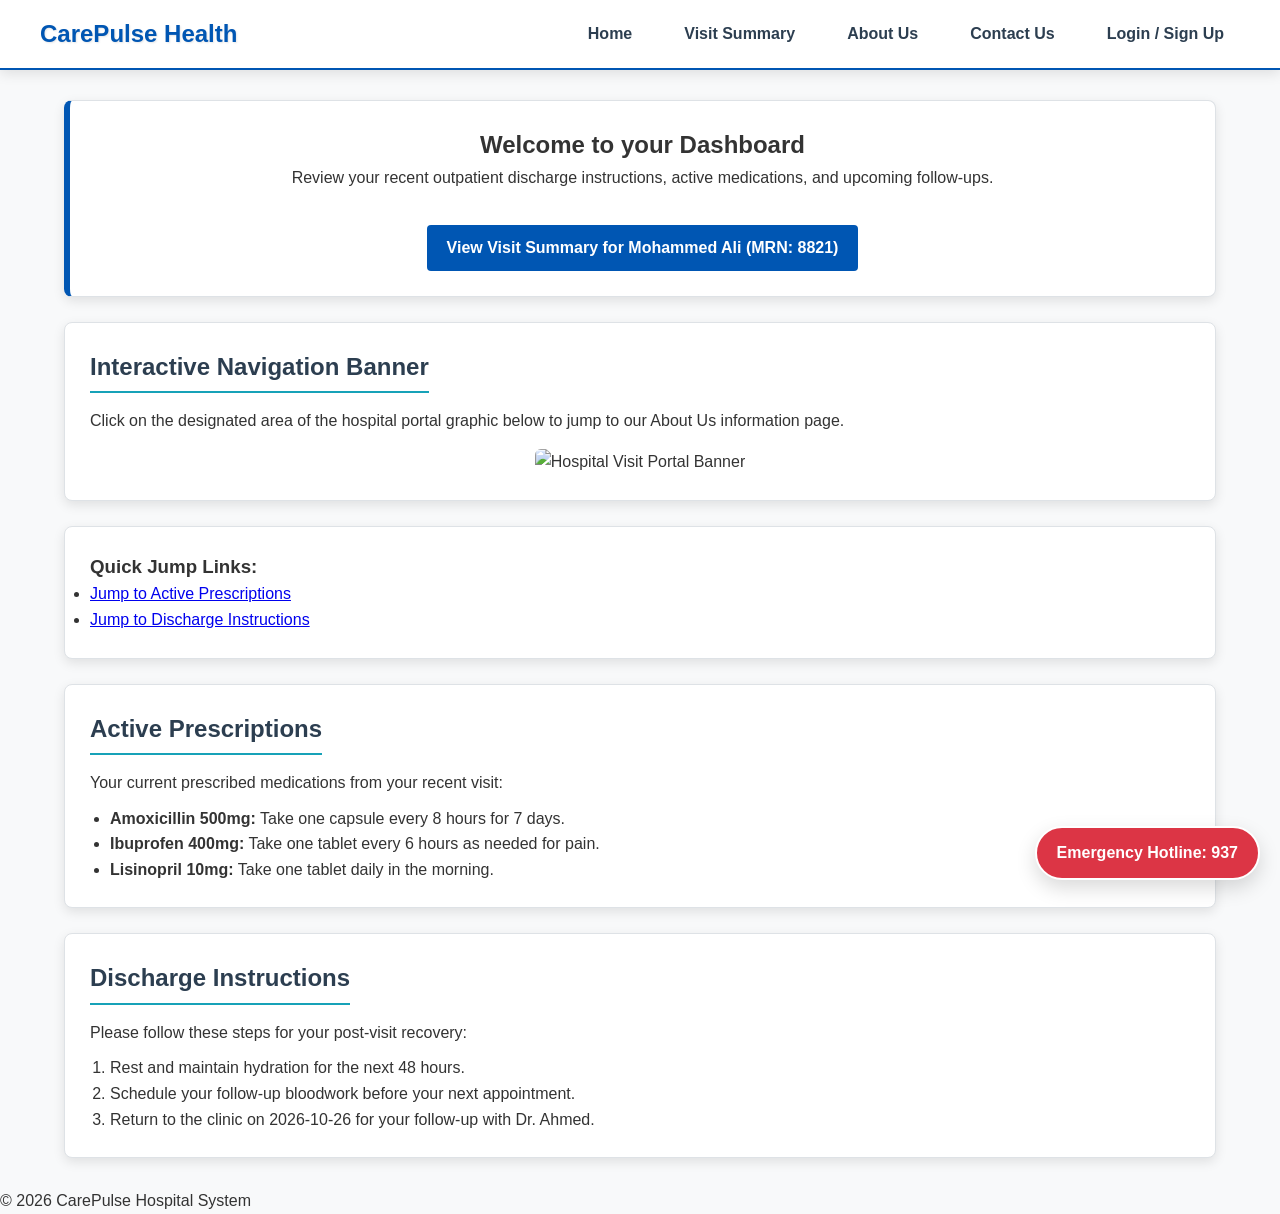
==== index.html @ c84d6962 "Add files via upload" ====
<!DOCTYPE html>
<html lang="en">

<head>
    <meta charset="UTF-8">
    <meta name="viewport" content="width=device-width, initial-scale=1.0">
    <title>CarePulse - Patient Dashboard</title>
    <link rel="stylesheet" href="styles.css">

    <style>
        .hero-banner {
            background-color: #ffffff;
            padding: 25px;
            border-radius: 8px;
            text-align: center;
            margin-bottom: 25px;
            border: 1px solid #dee2e6;
            border-left: 6px solid #0056b3;
            box-shadow: 0 4px 12px rgba(0, 0, 0, 0.1);
            color: #333;
        }

        .quick-nav-box {
            background-color: #ffffff;
            padding: 25px;
            border-radius: 8px;
            margin-bottom: 25px;
            border: 1px solid #dee2e6;
            box-shadow: 0 4px 12px rgba(0, 0, 0, 0.1);
            color: #333;
        }

        .hero-banner a.btn-submit {
            background-color: #0056b3;
            color: #ffffff;
            padding: 10px 20px;
            border-radius: 4px;
            text-decoration: none;
            display: inline-block;
            margin-top: 15px;
            font-weight: bold;
        }

        .hero-banner a.btn-submit:hover {
            background-color: #004085;
        }
    </style>
</head>

<body>

    <header>
        <div class="top-navbar">
            <div class="logo-text">CarePulse Health</div>
            <nav>
                <ul>
                    <li><a href="index.html">Home</a></li>
                    <li><a href="Summary.html">Visit Summary</a></li>
                    <li><a href="about.html">About Us</a></li>
                    <li><a href="contact.html">Contact Us</a></li>
                    <li><a href="SignUpPage.html">Login / Sign Up</a></li>
                </ul>
            </nav>
        </div>
    </header>

    <div class="emergency-badge">
        Emergency Hotline: 937
    </div>

    <main class="container">

        <section class="hero-banner">
            <h1>Welcome to your Dashboard</h1>
            <p>Review your recent outpatient discharge instructions, active medications, and upcoming follow-ups.</p>

            <div style="margin-top: 20px;">
                <a href="Summary.html" class="btn-submit">
                    View Visit Summary for <span id="patient-name">Mohammed Ali</span> (MRN: <span
                        id="patient-mrn">8821</span>)
                </a>
            </div>
        </section>

        <section class="card">
            <h2 class="section-title">Interactive Navigation Banner</h2>
            <p>Click on the designated area of the hospital portal graphic below to jump to our About Us information
                page.</p>
            <div style="text-align: center; margin-top: 15px;">
                <img src="https://via.placeholder.com/800x200/0056b3/ffffff?text=CarePulse+Portal+-+Click+Left+Side+For+About+Us"
                    usemap="#portalmap" alt="Hospital Visit Portal Banner"
                    style="max-width: 100%; height: auto; border-radius: 6px;">

                <map name="portalmap">
                    <area shape="rect" coords="0,0,400,200" href="about.html" alt="About Us Page"
                        title="Click to go to About Us">
                </map>
            </div>
        </section>

        <section class="quick-nav-box">
            <h3>Quick Jump Links:</h3>
            <ul>
                <li><a href="#active-medications">Jump to Active Prescriptions</a></li>
                <li><a href="#discharge-instructions">Jump to Discharge Instructions</a></li>
            </ul>
        </section>

        <article id="active-medications" class="card">
            <h2 class="section-title">Active Prescriptions</h2>
            <p>Your current prescribed medications from your recent visit:</p>
            <ul style="margin-left: 20px; margin-top: 10px;">
                <li><strong>Amoxicillin 500mg:</strong> Take one capsule every 8 hours for 7 days.</li>
                <li><strong>Ibuprofen 400mg:</strong> Take one tablet every 6 hours as needed for pain.</li>
                <li><strong>Lisinopril 10mg:</strong> Take one tablet daily in the morning.</li>
            </ul>
        </article>

        <article id="discharge-instructions" class="card">
            <h2 class="section-title">Discharge Instructions</h2>
            <p>Please follow these steps for your post-visit recovery:</p>
            <ol style="margin-left: 20px; margin-top: 10px;">
                <li>Rest and maintain hydration for the next 48 hours.</li>
                <li>Schedule your follow-up bloodwork before your next appointment.</li>
                <li>Return to the clinic on 2026-10-26 for your follow-up with Dr. Ahmed.</li>
            </ol>
        </article>

    </main>

    <footer>
        <p>&copy; 2026 CarePulse Hospital System</p>
    </footer>

</body>

</html>
---- styles.css ----
:root {
    --primary-color: #0056b3;
    --secondary-color: #17a2b8;
    --dark-color: #2c3e50;
    --light-bg: #f8f9fa;
    --border-color: #dee2e6;
    --shadow-standard: 0 4px 12px rgba(0, 0, 0, 0.1);
    --shadow-hover: 0 8px 20px rgba(0, 0, 0, 0.15);
}

* {
    box-sizing: border-box;
    margin: 0;
    padding: 0;
    font-family: 'Segoe UI', Tahoma, Geneva, Verdana, sans-serif;
}

body {
    background-color: var(--light-bg);
    color: #333;
    line-height: 1.6;
}


header {
    position: sticky;
    top: 0;
    z-index: 1000;
    background-color: #ffffff;
    box-shadow: var(--shadow-standard);
}

.top-navbar {
    display: flex;
    justify-content: space-between;
    align-items: center;
    padding: 15px 40px;
    border-bottom: 2px solid var(--primary-color);
}

.logo-text {
    font-size: 1.5rem;
    font-weight: bold;
    color: var(--primary-color);
    text-shadow: 1px 1px 2px rgba(0, 0, 0, 0.1);
}


nav ul {
    display: flex;
    list-style: none;
    gap: 20px;
}

nav a {
    text-decoration: none;
    color: var(--dark-color);
    font-weight: 600;
    padding: 8px 16px;
    border-radius: 4px;
    transition: all 0.3s ease;
}

nav a:hover,
nav a.active {
    background-color: var(--primary-color);
    color: #ffffff;
}


.emergency-badge {
    position: fixed;
    bottom: 20px;
    right: 20px;
    z-index: 9999;
    background-color: #dc3545;
    color: #fff;
    padding: 12px 20px;
    border-radius: 30px;
    font-weight: bold;
    box-shadow: var(--shadow-hover);
    border: 2px solid #ffffff;
}


.container {
    width: 90%;
    max-width: 1200px;
    margin: 30px auto;
}

.card {
    background: #ffffff;
    padding: 25px;
    border-radius: 8px;
    border: 1px solid var(--border-color);
    box-shadow: var(--shadow-standard);
    margin-bottom: 25px;
}

.section-title {
    color: var(--dark-color);
    margin-bottom: 15px;
    border-bottom: 2px solid var(--secondary-color);
    padding-bottom: 5px;
    display: inline-block;
}

.summary-table {
    width: 100%;
    border-collapse: collapse;
    margin-top: 20px;
}

.summary-table th,
.summary-table td {
    padding: 15px;
    border: 1px solid #5a6268;
    text-align: left;
}

.summary-table th {
    font-weight: bold;
    text-align: center;
}


.summary-table td:nth-child(1),
.summary-table td:nth-child(2) {
    text-align: center;
}
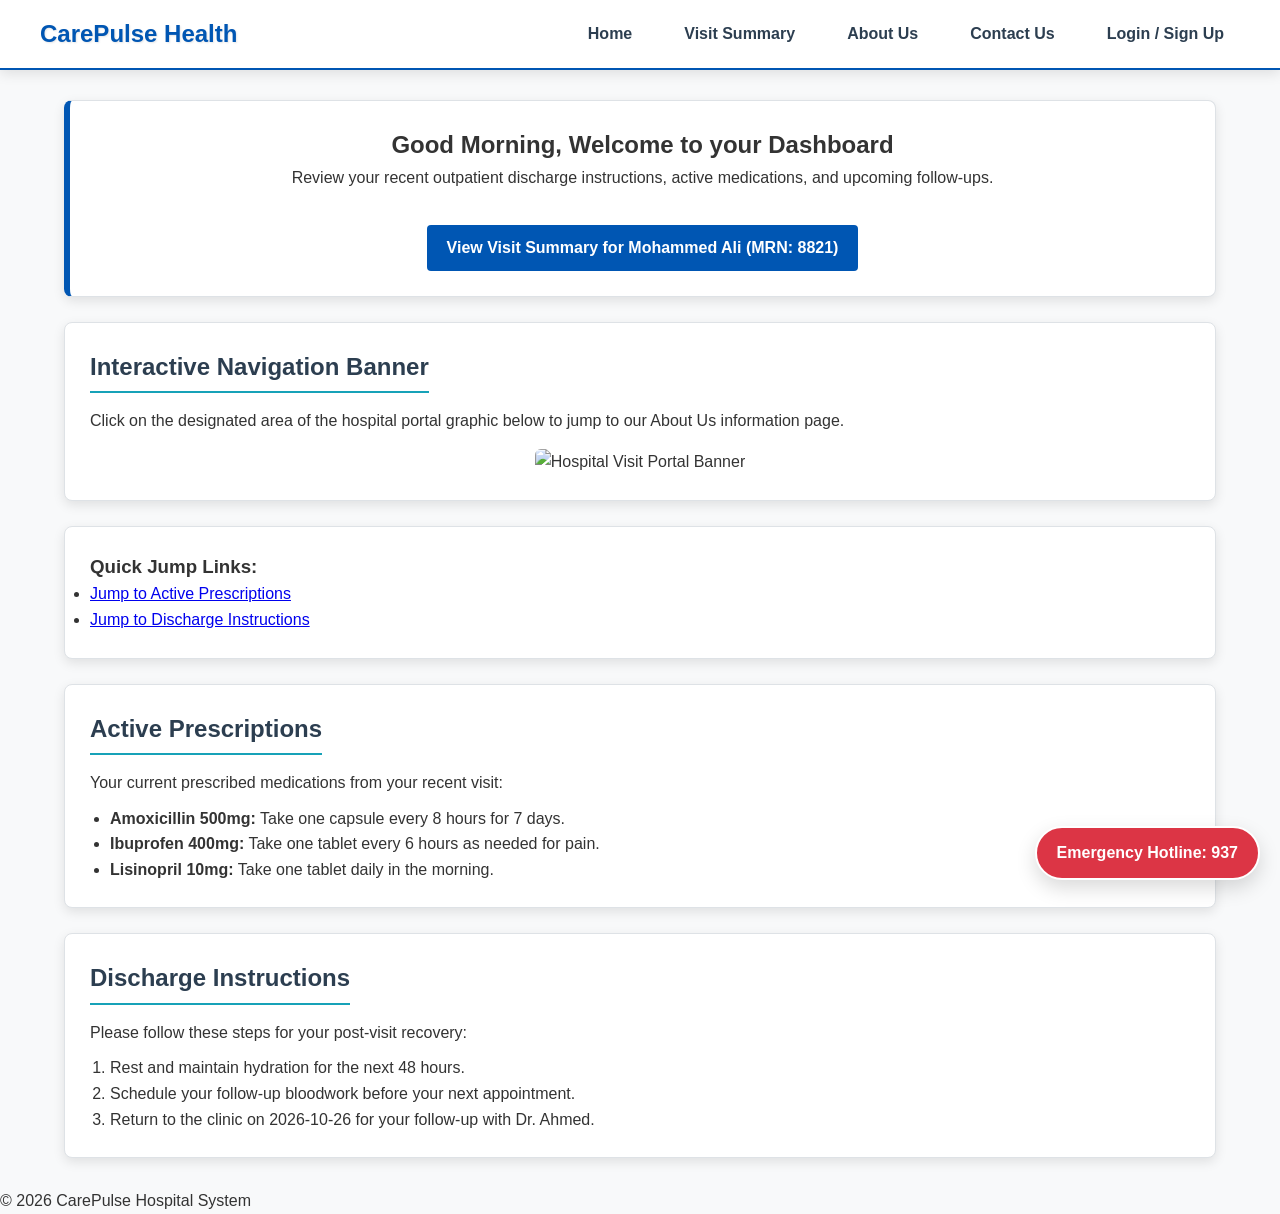
==== commit e6eef6d2: "Enhance dashboard with dynamic greeting and banner toggle Added dynamic greeting based on time of da" ====
--- a/index.html
+++ b/index.html
@@ -127,11 +127,40 @@
         </article>
 
     </main>
-
-    <footer>
+<footer>
         <p>&copy; 2026 CarePulse Hospital System</p>
     </footer>
+    <script src="script.js"></script>
+    <script>
+        const heading = document.querySelector('.hero-banner h1');
+        const hour = new Date().getHours();
+        if (hour < 12) {
+            heading.innerText = "Good Morning, Welcome to your Dashboard";
+        } else if (hour < 18) {
+            heading.innerText = "Good Afternoon, Welcome to your Dashboard";
+        } else {
+            heading.innerText = "Good Evening, Welcome to your Dashboard";
+        }
 
+
+        let isDefaultBanner = true;
+        function toggleBanner() {
+            const bannerImg = document.querySelector('img[usemap="#portalmap"]');
+            const statusText = document.getElementById('banner-status');
+
+            if (isDefaultBanner) {
+                bannerImg.src = "https://via.placeholder.com/800x200/17a2b8/ffffff?text=24/7+Outpatient+Support+-+Click+Left+For+About+Us";
+                statusText.innerText = "Showing: Outpatient Support Banner";
+                statusText.style.color = "#17a2b8";
+            } else {
+                bannerImg.src = "https://via.placeholder.com/800x200/0056b3/ffffff?text=CarePulse+Portal+-+Click+Left+Side+For+About+Us";
+                statusText.innerText = "Showing: Main Portal Banner";
+                statusText.style.color = "#0056b3";
+            }
+            isDefaultBanner = !isDefaultBanner;
+        }
+    </script>
+<script src="script.js"></script>
 </body>
 
-</html>+</html>
